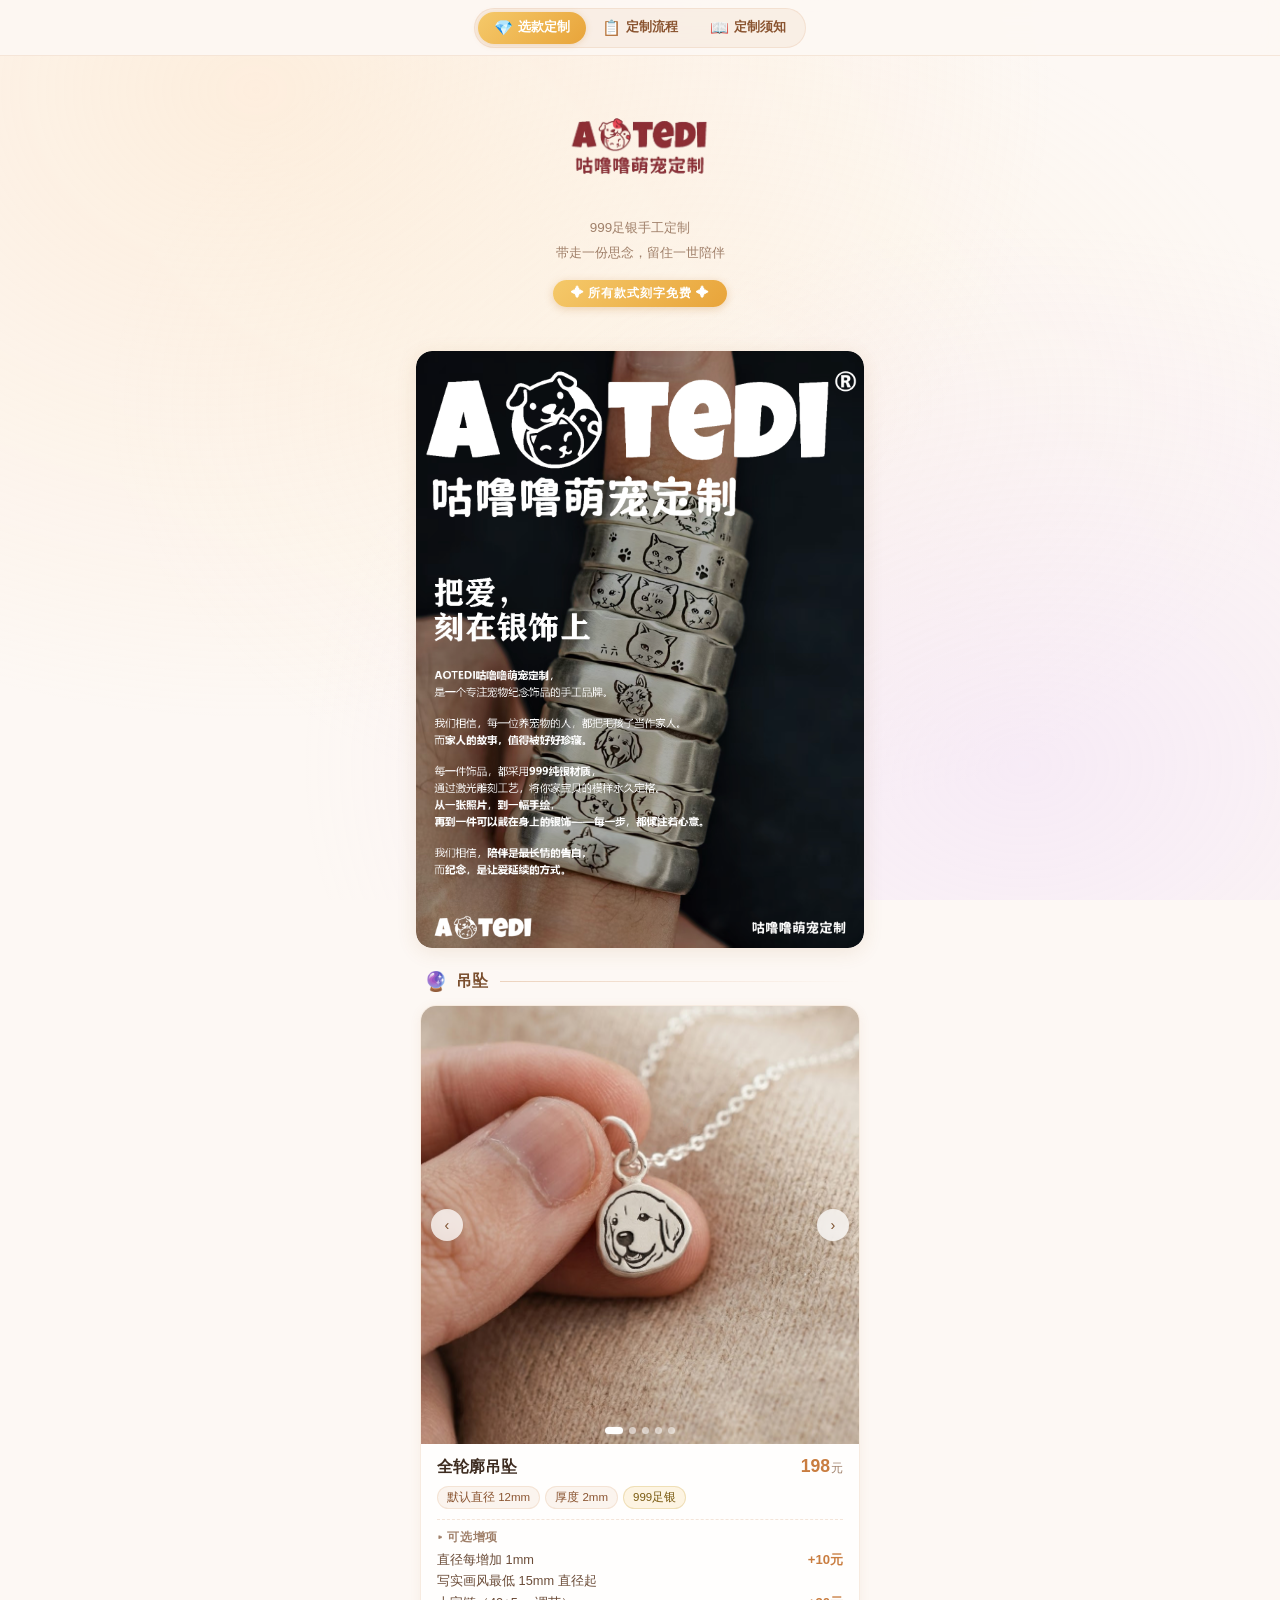
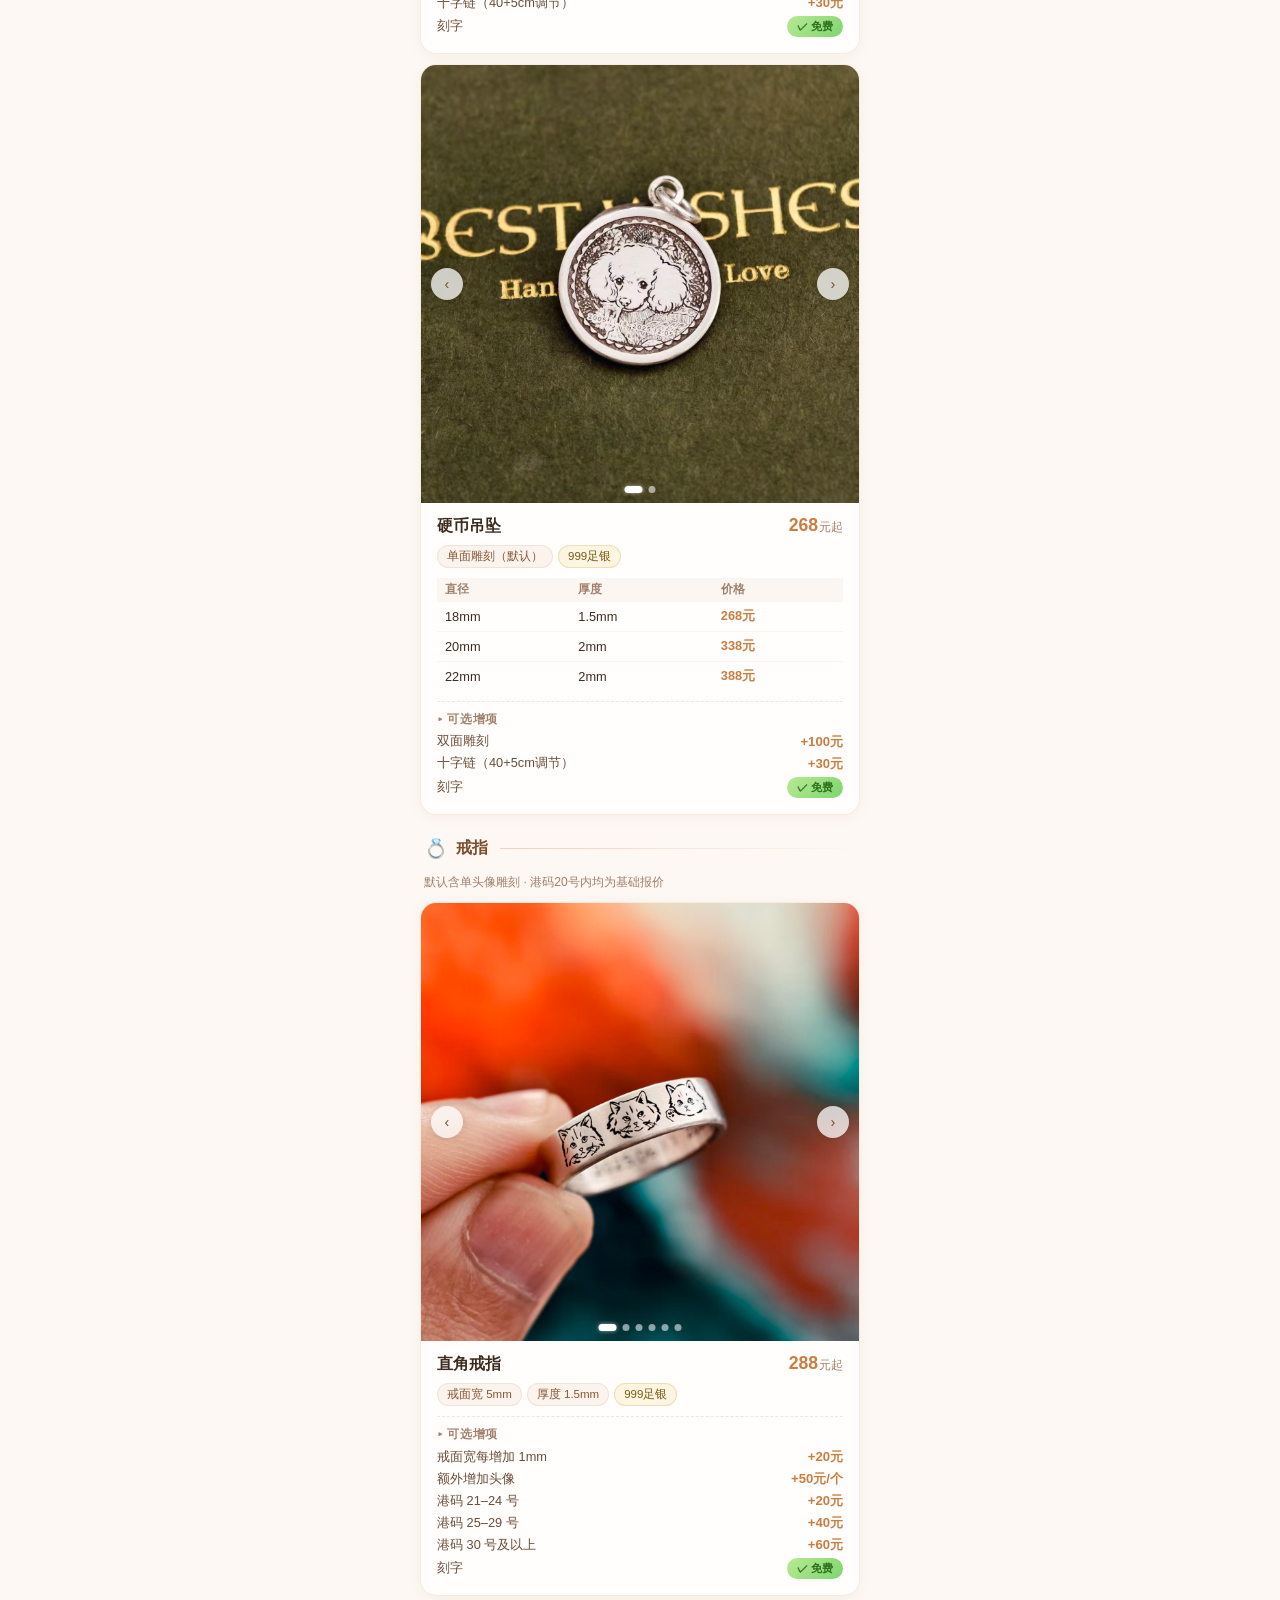
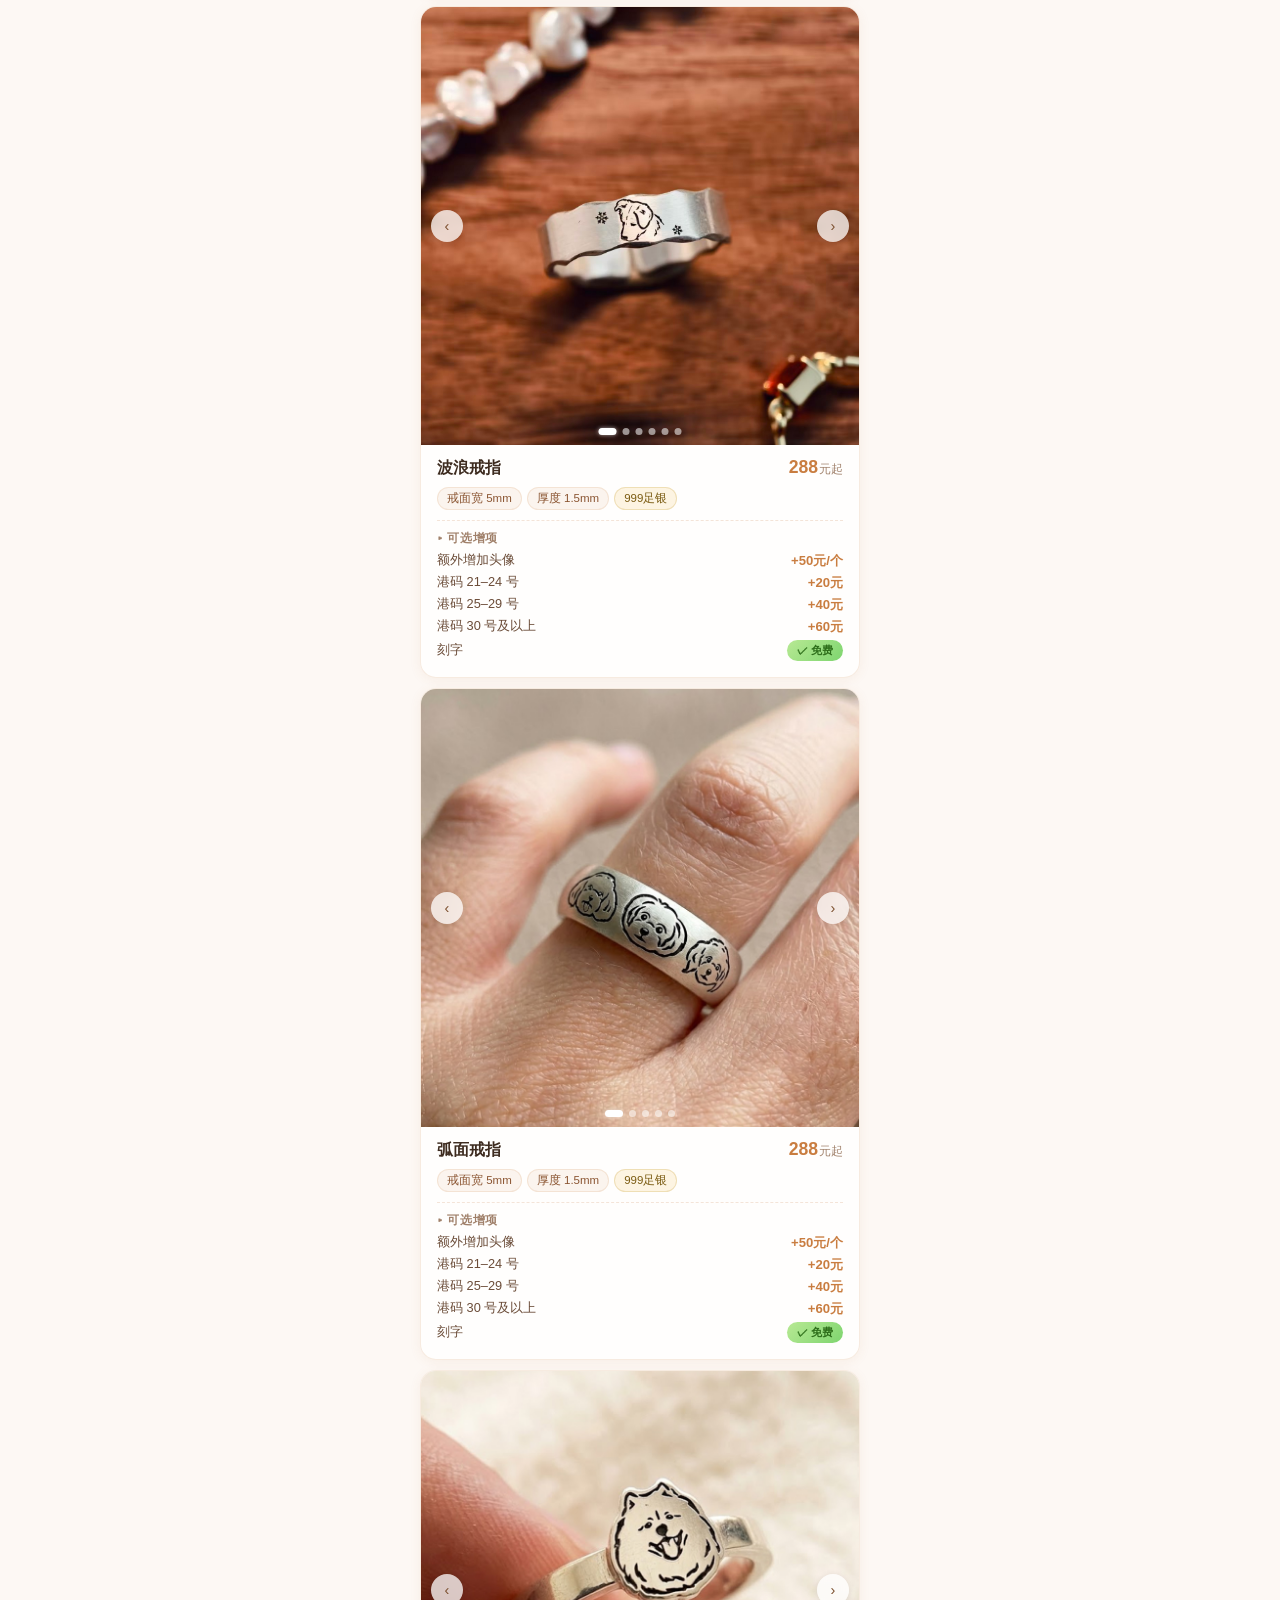
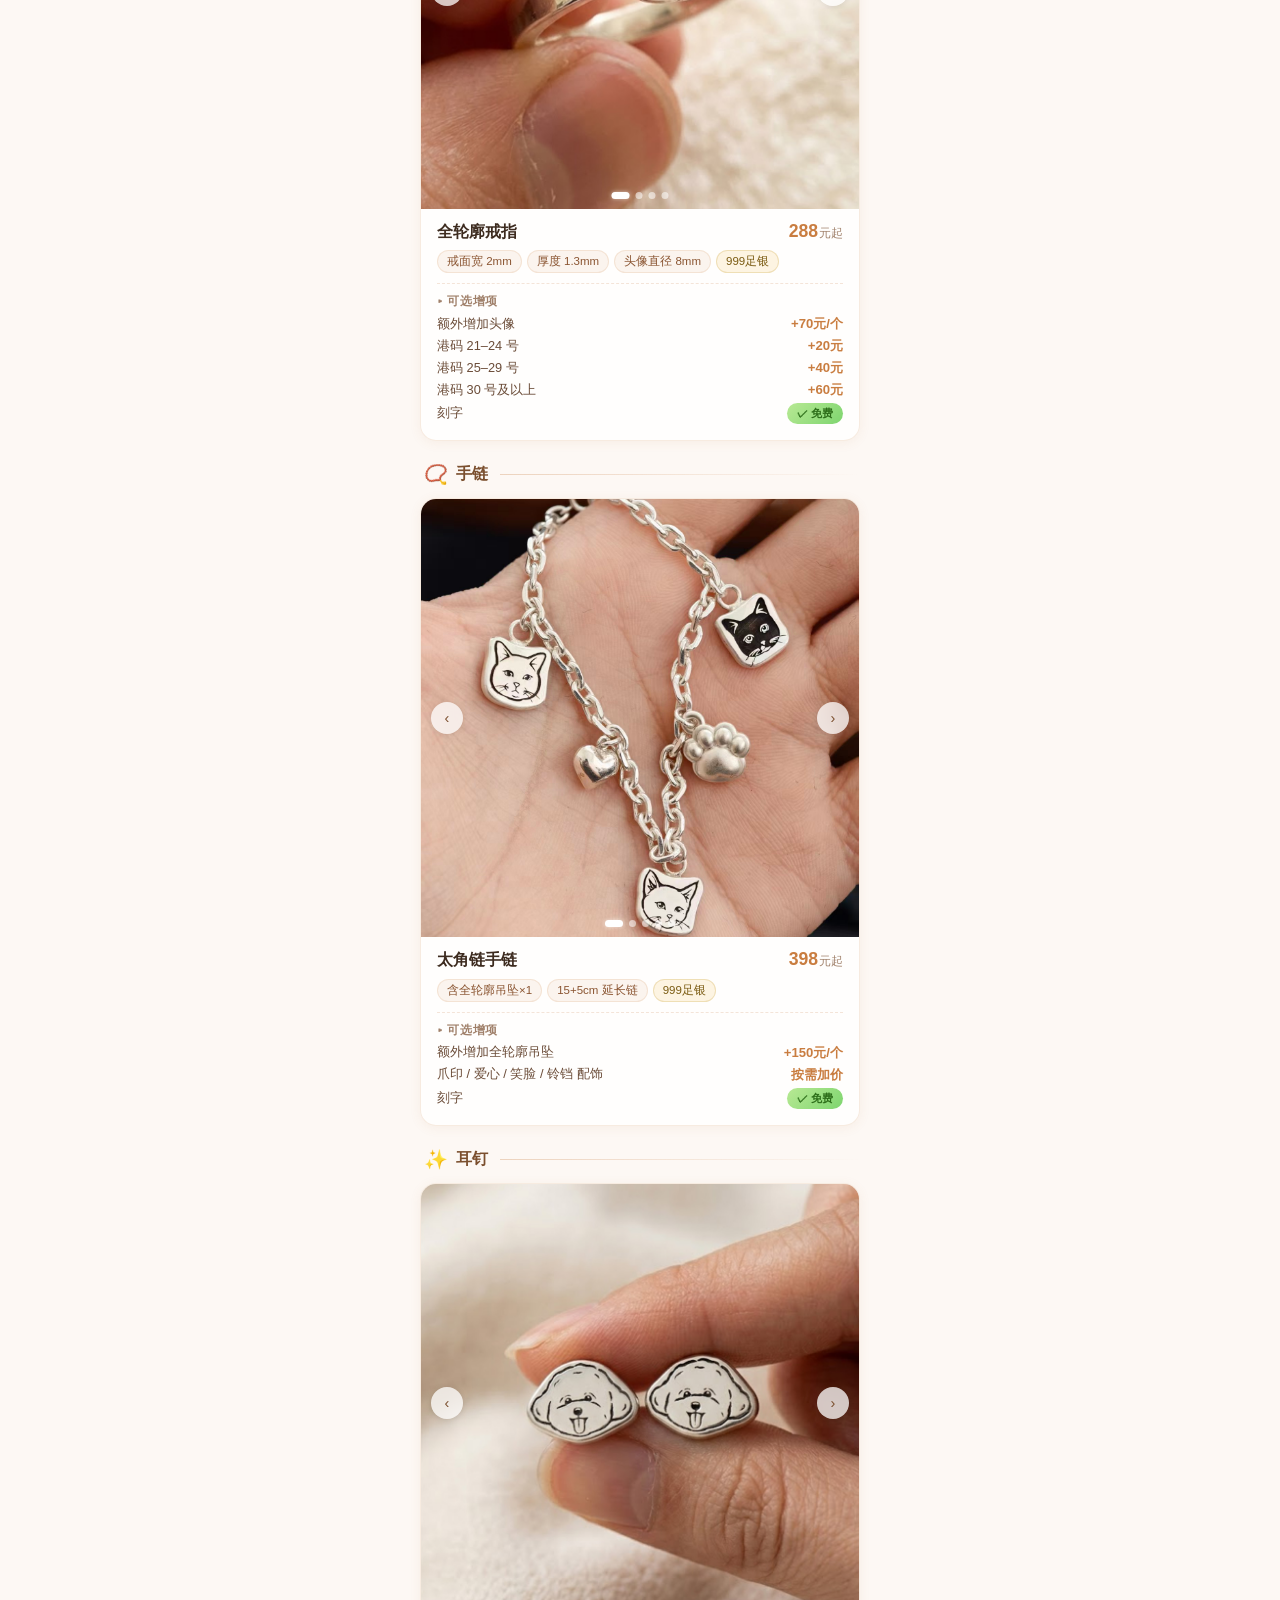
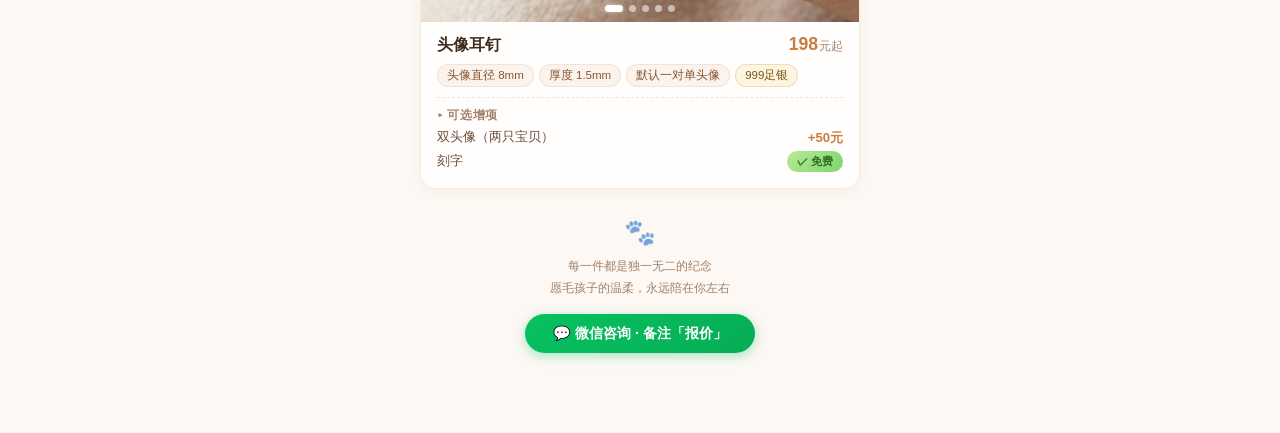
==== index.html @ 5ec13f55 "Add files via upload" ====
<!DOCTYPE html>
<html lang="zh-CN">
<head>
  <meta charset="UTF-8" />
  <meta name="viewport" content="width=device-width, initial-scale=1.0" />
  <title>选款定制 · 咕噜噜萌宠定制</title>
  <link rel="stylesheet" href="style.css" />
</head>
<body>

<!-- 顶部导航 -->
<nav class="top-nav">
  <div class="nav-inner">
    <a href="index.html" class="nav-item active">
      <span class="nav-icon">💎</span>选款定制
    </a>
    <a href="process.html" class="nav-item">
      <span class="nav-icon">📋</span>定制流程
    </a>
    <a href="guide.html" class="nav-item">
      <span class="nav-icon">📖</span>定制须知
    </a>
  </div>
</nav>

<div class="page">

  <!-- Hero -->
  <div class="hero">
    <img class="hero-logo" src="logo.png" alt="咕噜噜萌宠定制"
         onerror="this.style.display='none';document.querySelector('.hero-logo-fallback').style.display='block'"/>
    <div class="hero-logo-fallback" style="display:none;">🐾 AoTeDI 咕噜噜萌宠定制</div>
    <p class="hero-sub">999足银手工定制<br>带走一份思念，留住一世陪伴</p>
    <span class="hero-badge">✦ 所有款式刻字免费 ✦</span>
  </div>

  <!-- 品牌海报 -->
  <div class="poster-wrap">
    <img class="poster-img" src="images/aotedi海报.png" alt="AoTeDI品牌海报" />
  </div>

  <!-- ===== 吊坠 ===== -->
  <div class="section">
    <div class="section-title"><span class="icon">🔮</span>吊坠</div>
    <div class="cards">

      <div class="card">
        <div class="carousel" data-carousel>
          <div class="carousel-track">
            <div class="carousel-slide"><img src="images/全轮廓吊坠1.jpg" alt="全轮廓吊坠"></div>
            <div class="carousel-slide"><img src="images/全轮廓吊坠2.jpg" alt="全轮廓吊坠"></div>
            <div class="carousel-slide"><img src="images/全轮廓吊坠3.jpg" alt="全轮廓吊坠"></div>
            <div class="carousel-slide"><img src="images/全轮廓吊坠4.jpg" alt="全轮廓吊坠"></div>
            <div class="carousel-slide"><img src="images/全轮廓吊坠（写实画风）.jpg" alt="写实画风吊坠"></div>
          </div>
          <button class="carousel-arrow prev" aria-label="上一张">‹</button>
          <button class="carousel-arrow next" aria-label="下一张">›</button>
          <div class="carousel-dots"></div>
        </div>
        <div class="card-body">
          <div class="card-header">
            <div class="card-name">全轮廓吊坠</div>
            <div class="card-price">198<span class="unit">元</span></div>
          </div>
          <div class="card-specs">
            <span class="tag">默认直径 12mm</span>
            <span class="tag">厚度 2mm</span>
            <span class="tag gold">999足银</span>
          </div>
          <div class="card-addons">
            <div class="card-addons-title">▸ 可选增项</div>
            <div class="addon-list">
              <div class="addon-item"><span>直径每增加 1mm</span><span class="addon-price">+10元</span></div>
              <div class="addon-item"><span>写实画风最低 15mm 直径起</span><span class="addon-price"></span></div>
              <div class="addon-item"><span>十字链（40+5cm调节）</span><span class="addon-price">+30元</span></div>
              <div class="addon-item"><span>刻字</span><span class="addon-price"><span class="free-badge">✓ 免费</span></span></div>
            </div>
          </div>
        </div>
      </div>

      <div class="card">
        <div class="carousel" data-carousel>
          <div class="carousel-track">
            <div class="carousel-slide"><img src="images/硬币吊坠1.jpg" alt="硬币吊坠"></div>
            <div class="carousel-slide"><img src="images/硬币吊坠2.jpg" alt="硬币吊坠"></div>
          </div>
          <button class="carousel-arrow prev" aria-label="上一张">‹</button>
          <button class="carousel-arrow next" aria-label="下一张">›</button>
          <div class="carousel-dots"></div>
        </div>
        <div class="card-body">
          <div class="card-header">
            <div class="card-name">硬币吊坠</div>
            <div class="card-price">268<span class="unit">元起</span></div>
          </div>
          <div class="card-specs">
            <span class="tag">单面雕刻（默认）</span>
            <span class="tag gold">999足银</span>
          </div>
          <table class="size-table">
            <thead><tr><th>直径</th><th>厚度</th><th>价格</th></tr></thead>
            <tbody>
              <tr><td>18mm</td><td>1.5mm</td><td class="price-cell">268元</td></tr>
              <tr><td>20mm</td><td>2mm</td><td class="price-cell">338元</td></tr>
              <tr><td>22mm</td><td>2mm</td><td class="price-cell">388元</td></tr>
            </tbody>
          </table>
          <div class="card-addons">
            <div class="card-addons-title">▸ 可选增项</div>
            <div class="addon-list">
              <div class="addon-item"><span>双面雕刻</span><span class="addon-price">+100元</span></div>
              <div class="addon-item"><span>十字链（40+5cm调节）</span><span class="addon-price">+30元</span></div>
              <div class="addon-item"><span>刻字</span><span class="addon-price"><span class="free-badge">✓ 免费</span></span></div>
            </div>
          </div>
        </div>
      </div>

    </div>
  </div>

  <!-- ===== 戒指 ===== -->
  <div class="section">
    <div class="section-title"><span class="icon">💍</span>戒指</div>
    <div class="ring-hint">默认含单头像雕刻 · 港码20号内均为基础报价</div>
    <div class="cards">

      <div class="card">
        <div class="carousel" data-carousel>
          <div class="carousel-track">
            <div class="carousel-slide"><img src="images/直角戒指1.jpg" alt="直角戒指"></div>
            <div class="carousel-slide"><img src="images/直角戒指2.jpg" alt="直角戒指"></div>
            <div class="carousel-slide"><img src="images/直角戒指3.jpg" alt="直角戒指"></div>
            <div class="carousel-slide"><img src="images/直角戒指4.jpg" alt="直角戒指"></div>
            <div class="carousel-slide"><img src="images/直角戒指5.jpg" alt="直角戒指"></div>
            <div class="carousel-slide"><img src="images/直角戒指6.jpg" alt="直角戒指"></div>
          </div>
          <button class="carousel-arrow prev" aria-label="上一张">‹</button>
          <button class="carousel-arrow next" aria-label="下一张">›</button>
          <div class="carousel-dots"></div>
        </div>
        <div class="card-body">
          <div class="card-header">
            <div class="card-name">直角戒指</div>
            <div class="card-price">288<span class="unit">元起</span></div>
          </div>
          <div class="card-specs">
            <span class="tag">戒面宽 5mm</span>
            <span class="tag">厚度 1.5mm</span>
            <span class="tag gold">999足银</span>
          </div>
          <div class="card-addons">
            <div class="card-addons-title">▸ 可选增项</div>
            <div class="addon-list">
              <div class="addon-item"><span>戒面宽每增加 1mm</span><span class="addon-price">+20元</span></div>
              <div class="addon-item"><span>额外增加头像</span><span class="addon-price">+50元/个</span></div>
              <div class="addon-item"><span>港码 21–24 号</span><span class="addon-price">+20元</span></div>
              <div class="addon-item"><span>港码 25–29 号</span><span class="addon-price">+40元</span></div>
              <div class="addon-item"><span>港码 30 号及以上</span><span class="addon-price">+60元</span></div>
              <div class="addon-item"><span>刻字</span><span class="addon-price"><span class="free-badge">✓ 免费</span></span></div>
            </div>
          </div>
        </div>
      </div>

      <div class="card">
        <div class="carousel" data-carousel>
          <div class="carousel-track">
            <div class="carousel-slide"><img src="images/波浪戒指1.jpg" alt="波浪戒指"></div>
            <div class="carousel-slide"><img src="images/波浪戒指2.jpg" alt="波浪戒指"></div>
            <div class="carousel-slide"><img src="images/波浪戒指3.jpg" alt="波浪戒指"></div>
            <div class="carousel-slide"><img src="images/波浪戒指4.jpg" alt="波浪戒指"></div>
            <div class="carousel-slide"><img src="images/波浪戒指5.jpg" alt="波浪戒指"></div>
            <div class="carousel-slide"><img src="images/波浪戒指6.jpg" alt="波浪戒指"></div>
          </div>
          <button class="carousel-arrow prev" aria-label="上一张">‹</button>
          <button class="carousel-arrow next" aria-label="下一张">›</button>
          <div class="carousel-dots"></div>
        </div>
        <div class="card-body">
          <div class="card-header">
            <div class="card-name">波浪戒指</div>
            <div class="card-price">288<span class="unit">元起</span></div>
          </div>
          <div class="card-specs">
            <span class="tag">戒面宽 5mm</span>
            <span class="tag">厚度 1.5mm</span>
            <span class="tag gold">999足银</span>
          </div>
          <div class="card-addons">
            <div class="card-addons-title">▸ 可选增项</div>
            <div class="addon-list">
              <div class="addon-item"><span>额外增加头像</span><span class="addon-price">+50元/个</span></div>
              <div class="addon-item"><span>港码 21–24 号</span><span class="addon-price">+20元</span></div>
              <div class="addon-item"><span>港码 25–29 号</span><span class="addon-price">+40元</span></div>
              <div class="addon-item"><span>港码 30 号及以上</span><span class="addon-price">+60元</span></div>
              <div class="addon-item"><span>刻字</span><span class="addon-price"><span class="free-badge">✓ 免费</span></span></div>
            </div>
          </div>
        </div>
      </div>

      <div class="card">
        <div class="carousel" data-carousel>
          <div class="carousel-track">
            <div class="carousel-slide"><img src="images/弧面戒指1.jpg" alt="弧面戒指"></div>
            <div class="carousel-slide"><img src="images/弧面戒指2.jpg" alt="弧面戒指"></div>
            <div class="carousel-slide"><img src="images/弧面戒指3.jpg" alt="弧面戒指"></div>
            <div class="carousel-slide"><img src="images/弧面戒指4.jpg" alt="弧面戒指"></div>
            <div class="carousel-slide"><img src="images/弧面戒指5.jpg" alt="弧面戒指"></div>
          </div>
          <button class="carousel-arrow prev" aria-label="上一张">‹</button>
          <button class="carousel-arrow next" aria-label="下一张">›</button>
          <div class="carousel-dots"></div>
        </div>
        <div class="card-body">
          <div class="card-header">
            <div class="card-name">弧面戒指</div>
            <div class="card-price">288<span class="unit">元起</span></div>
          </div>
          <div class="card-specs">
            <span class="tag">戒面宽 5mm</span>
            <span class="tag">厚度 1.5mm</span>
            <span class="tag gold">999足银</span>
          </div>
          <div class="card-addons">
            <div class="card-addons-title">▸ 可选增项</div>
            <div class="addon-list">
              <div class="addon-item"><span>额外增加头像</span><span class="addon-price">+50元/个</span></div>
              <div class="addon-item"><span>港码 21–24 号</span><span class="addon-price">+20元</span></div>
              <div class="addon-item"><span>港码 25–29 号</span><span class="addon-price">+40元</span></div>
              <div class="addon-item"><span>港码 30 号及以上</span><span class="addon-price">+60元</span></div>
              <div class="addon-item"><span>刻字</span><span class="addon-price"><span class="free-badge">✓ 免费</span></span></div>
            </div>
          </div>
        </div>
      </div>

      <div class="card">
        <div class="carousel" data-carousel>
          <div class="carousel-track">
            <div class="carousel-slide"><img src="images/全轮廓戒指1.jpg" alt="全轮廓戒指"></div>
            <div class="carousel-slide"><img src="images/全轮廓戒指2.jpg" alt="全轮廓戒指"></div>
            <div class="carousel-slide"><img src="images/全轮廓戒指3.jpg" alt="全轮廓戒指"></div>
            <div class="carousel-slide"><img src="images/全轮廓戒指4.jpg" alt="全轮廓戒指"></div>
          </div>
          <button class="carousel-arrow prev" aria-label="上一张">‹</button>
          <button class="carousel-arrow next" aria-label="下一张">›</button>
          <div class="carousel-dots"></div>
        </div>
        <div class="card-body">
          <div class="card-header">
            <div class="card-name">全轮廓戒指</div>
            <div class="card-price">288<span class="unit">元起</span></div>
          </div>
          <div class="card-specs">
            <span class="tag">戒面宽 2mm</span>
            <span class="tag">厚度 1.3mm</span>
            <span class="tag">头像直径 8mm</span>
            <span class="tag gold">999足银</span>
          </div>
          <div class="card-addons">
            <div class="card-addons-title">▸ 可选增项</div>
            <div class="addon-list">
              <div class="addon-item"><span>额外增加头像</span><span class="addon-price">+70元/个</span></div>
              <div class="addon-item"><span>港码 21–24 号</span><span class="addon-price">+20元</span></div>
              <div class="addon-item"><span>港码 25–29 号</span><span class="addon-price">+40元</span></div>
              <div class="addon-item"><span>港码 30 号及以上</span><span class="addon-price">+60元</span></div>
              <div class="addon-item"><span>刻字</span><span class="addon-price"><span class="free-badge">✓ 免费</span></span></div>
            </div>
          </div>
        </div>
      </div>

    </div>
  </div>

  <!-- ===== 手链 ===== -->
  <div class="section">
    <div class="section-title"><span class="icon">📿</span>手链</div>
    <div class="cards">
      <div class="card">
        <div class="carousel" data-carousel>
          <div class="carousel-track">
            <div class="carousel-slide"><img src="images/太角手链1.jpg" alt="太角手链"></div>
            <div class="carousel-slide"><img src="images/太角手链2.jpg" alt="太角手链"></div>
            <div class="carousel-slide"><img src="images/太角手链3.jpg" alt="太角手链"></div>
            <div class="carousel-slide"><img src="images/太角手链4.jpg" alt="太角手链"></div>
            <div class="carousel-slide"><img src="images/太角手链5.jpg" alt="太角手链"></div>
          </div>
          <button class="carousel-arrow prev" aria-label="上一张">‹</button>
          <button class="carousel-arrow next" aria-label="下一张">›</button>
          <div class="carousel-dots"></div>
        </div>
        <div class="card-body">
          <div class="card-header">
            <div class="card-name">太角链手链</div>
            <div class="card-price">398<span class="unit">元起</span></div>
          </div>
          <div class="card-specs">
            <span class="tag">含全轮廓吊坠×1</span>
            <span class="tag">15+5cm 延长链</span>
            <span class="tag gold">999足银</span>
          </div>
          <div class="card-addons">
            <div class="card-addons-title">▸ 可选增项</div>
            <div class="addon-list">
              <div class="addon-item"><span>额外增加全轮廓吊坠</span><span class="addon-price">+150元/个</span></div>
              <div class="addon-item"><span>爪印 / 爱心 / 笑脸 / 铃铛 配饰</span><span class="addon-price">按需加价</span></div>
              <div class="addon-item"><span>刻字</span><span class="addon-price"><span class="free-badge">✓ 免费</span></span></div>
            </div>
          </div>
        </div>
      </div>
    </div>
  </div>

  <!-- ===== 耳钉 ===== -->
  <div class="section">
    <div class="section-title"><span class="icon">✨</span>耳钉</div>
    <div class="cards">
      <div class="card">
        <div class="carousel" data-carousel>
          <div class="carousel-track">
            <div class="carousel-slide"><img src="images/耳钉1.jpg" alt="耳钉"></div>
            <div class="carousel-slide"><img src="images/耳钉2.jpg" alt="耳钉"></div>
            <div class="carousel-slide"><img src="images/耳钉3.jpg" alt="耳钉"></div>
            <div class="carousel-slide"><img src="images/耳钉4.jpg" alt="耳钉"></div>
            <div class="carousel-slide"><img src="images/耳钉5.jpg" alt="耳钉"></div>
          </div>
          <button class="carousel-arrow prev" aria-label="上一张">‹</button>
          <button class="carousel-arrow next" aria-label="下一张">›</button>
          <div class="carousel-dots"></div>
        </div>
        <div class="card-body">
          <div class="card-header">
            <div class="card-name">头像耳钉</div>
            <div class="card-price">198<span class="unit">元起</span></div>
          </div>
          <div class="card-specs">
            <span class="tag">头像直径 8mm</span>
            <span class="tag">厚度 1.5mm</span>
            <span class="tag">默认一对单头像</span>
            <span class="tag gold">999足银</span>
          </div>
          <div class="card-addons">
            <div class="card-addons-title">▸ 可选增项</div>
            <div class="addon-list">
              <div class="addon-item"><span>双头像（两只宝贝）</span><span class="addon-price">+50元</span></div>
              <div class="addon-item"><span>刻字</span><span class="addon-price"><span class="free-badge">✓ 免费</span></span></div>
            </div>
          </div>
        </div>
      </div>
    </div>
  </div>

  <!-- 底部 -->
  <div class="footer">
    <span class="footer-paw">🐾</span>
    <p>每一件都是独一无二的纪念<br>愿毛孩子的温柔，永远陪在你左右</p>
    <button class="contact-btn" id="openQR">💬 微信咨询 · 备注「报价」</button>
  </div>

</div>

<!-- 轮播脚本 -->
<script>
(function() {
  document.querySelectorAll('[data-carousel]').forEach(function(el) {
    var track = el.querySelector('.carousel-track');
    var slides = el.querySelectorAll('.carousel-slide');
    var dotsBox = el.querySelector('.carousel-dots');
    var prevBtn = el.querySelector('.carousel-arrow.prev');
    var nextBtn = el.querySelector('.carousel-arrow.next');
    var total = slides.length;
    var current = 0;

    // 只有一张时标记并跳过
    if (total <= 1) { el.classList.add('single'); return; }

    // 生成圆点
    for (var i = 0; i < total; i++) {
      var dot = document.createElement('button');
      dot.className = 'carousel-dot' + (i === 0 ? ' active' : '');
      dot.setAttribute('aria-label', '第' + (i+1) + '张');
      dot.dataset.index = i;
      dotsBox.appendChild(dot);
    }
    var dots = dotsBox.querySelectorAll('.carousel-dot');

    function goTo(idx) {
      if (idx < 0) idx = total - 1;
      if (idx >= total) idx = 0;
      current = idx;
      track.style.transform = 'translateX(-' + (current * 100) + '%)';
      dots.forEach(function(d, i) { d.classList.toggle('active', i === current); });
    }

    prevBtn.addEventListener('click', function() { goTo(current - 1); });
    nextBtn.addEventListener('click', function() { goTo(current + 1); });
    dotsBox.addEventListener('click', function(e) {
      if (e.target.classList.contains('carousel-dot')) goTo(+e.target.dataset.index);
    });

    // 触摸滑动
    var startX = 0, isDragging = false;
    el.addEventListener('touchstart', function(e) {
      startX = e.touches[0].clientX;
      isDragging = true;
    }, { passive: true });
    el.addEventListener('touchend', function(e) {
      if (!isDragging) return;
      isDragging = false;
      var diff = startX - e.changedTouches[0].clientX;
      if (Math.abs(diff) > 40) {
        goTo(diff > 0 ? current + 1 : current - 1);
      }
    }, { passive: true });
  });
})();
</script>

<!-- 微信二维码弹窗 -->
<div class="qr-overlay" id="qrOverlay">
  <div class="qr-modal">
    <img class="qr-img" src="images/aotedi微信二维码.png" alt="AoTeDI微信二维码" />
    <p class="qr-tip">长按识别 · 备注「报价」</p>
    <button class="qr-close" id="closeQR">关闭</button>
  </div>
</div>

<script>
(function() {
  var overlay = document.getElementById('qrOverlay');
  var openBtn = document.getElementById('openQR');
  var closeBtn = document.getElementById('closeQR');
  openBtn.addEventListener('click', function() { overlay.classList.add('show'); });
  closeBtn.addEventListener('click', function() { overlay.classList.remove('show'); });
  overlay.addEventListener('click', function(e) { if (e.target === overlay) overlay.classList.remove('show'); });
})();
</script>

</body>
</html>
---- style.css ----
/* ========================================
   AoTeDI 咕噜噜萌宠定制 · 共享样式
   ======================================== */

/* ===== 基础重置 ===== */
*, *::before, *::after { box-sizing: border-box; margin: 0; padding: 0; }
html { font-size: 16px; }
body {
  font-family: "PingFang SC", "Hiragino Sans GB", "Microsoft YaHei", sans-serif;
  background: #fdf8f4;
  color: #3d2b1f;
  min-height: 100vh;
  padding-top: 56px; /* 给顶部导航留空间 */
}

/* ===== 背景装饰 ===== */
body::before {
  content: '';
  position: fixed;
  inset: 0;
  background:
    radial-gradient(ellipse at 20% 10%, rgba(255,220,180,0.35) 0%, transparent 55%),
    radial-gradient(ellipse at 80% 85%, rgba(230,200,255,0.25) 0%, transparent 50%),
    radial-gradient(ellipse at 55% 45%, rgba(255,240,210,0.2) 0%, transparent 60%);
  pointer-events: none;
  z-index: 0;
}

/* ===== 顶部导航栏 ===== */
.top-nav {
  position: fixed;
  top: 0;
  left: 0;
  right: 0;
  z-index: 100;
  background: rgba(253,248,244,0.92);
  backdrop-filter: blur(12px);
  -webkit-backdrop-filter: blur(12px);
  border-bottom: 1px solid rgba(201,125,64,0.15);
  display: flex;
  align-items: center;
  justify-content: center;
  height: 56px;
  padding: 0 12px;
}
.nav-inner {
  display: flex;
  align-items: center;
  gap: 0;
  background: rgba(201,125,64,0.08);
  border-radius: 24px;
  padding: 3px;
  border: 1px solid rgba(201,125,64,0.12);
}
.nav-item {
  display: flex;
  align-items: center;
  gap: 5px;
  padding: 7px 16px;
  border-radius: 20px;
  font-size: 0.8rem;
  font-weight: 600;
  color: #8a5430;
  text-decoration: none;
  transition: all 0.25s ease;
  white-space: nowrap;
}
.nav-item:hover { color: #7b4f2e; background: rgba(201,125,64,0.06); }
.nav-item.active {
  background: linear-gradient(135deg, #f5c96a, #e8a43a);
  color: #fff;
  box-shadow: 0 1px 6px rgba(200,130,50,0.25);
}
.nav-item .nav-icon { font-size: 0.95rem; }

/* ===== 页面容器 ===== */
.page {
  position: relative;
  z-index: 1;
  max-width: 480px;
  margin: 0 auto;
  padding: 0 0 60px;
}

/* ===== Hero 顶部 ===== */
.hero {
  text-align: center;
  padding: 28px 24px 20px;
}
.hero-logo {
  display: block;
  margin: 0 auto 14px;
  width: 180px;
  height: auto;
  mix-blend-mode: multiply;
}
.hero-logo-fallback {
  font-size: 1.3rem;
  font-weight: 800;
  color: #a0303a;
  letter-spacing: 0.05em;
  margin-bottom: 14px;
}
.hero-sub {
  font-size: 0.84rem;
  color: #a0806a;
  line-height: 1.9;
}
.hero-badge {
  display: inline-block;
  margin-top: 14px;
  background: linear-gradient(135deg, #f5c96a, #e8a43a);
  color: #fff;
  font-size: 0.78rem;
  font-weight: 600;
  padding: 5px 18px;
  border-radius: 20px;
  letter-spacing: 0.08em;
  box-shadow: 0 2px 8px rgba(200,130,50,0.3);
}

/* ===== 品牌海报 ===== */
.poster-wrap {
  margin: 20px 16px 0;
  border-radius: 16px;
  overflow: hidden;
  box-shadow: 0 4px 20px rgba(160,100,40,0.12);
}
.poster-img {
  width: 100%;
  display: block;
  border-radius: 16px;
}

/* ===== 分类标题 ===== */
.section { margin: 22px 16px 0; }
.section-title {
  display: flex;
  align-items: center;
  gap: 8px;
  font-size: 1rem;
  font-weight: 700;
  color: #7b4f2e;
  margin-bottom: 12px;
  padding-left: 4px;
}
.section-title .icon { font-size: 1.2rem; }
.section-title::after {
  content: '';
  flex: 1;
  height: 1px;
  background: linear-gradient(to right, rgba(201,125,64,0.3), transparent);
  margin-left: 4px;
}

/* ===== 产品卡片 ===== */
.cards { display: flex; flex-direction: column; gap: 10px; }
.card {
  background: rgba(255,255,255,0.8);
  border: 1px solid rgba(201,125,64,0.15);
  border-radius: 16px;
  overflow: hidden;
  backdrop-filter: blur(6px);
  box-shadow: 0 2px 12px rgba(180,120,60,0.08);
}

/* ===== 商品图片轮播 ===== */
.carousel {
  position: relative;
  width: 100%;
  aspect-ratio: 1 / 1;
  overflow: hidden;
  background: #f3ece4;
}
.carousel-track {
  display: flex;
  height: 100%;
  transition: transform 0.35s cubic-bezier(0.25, 0.8, 0.25, 1);
  will-change: transform;
}
.carousel-slide {
  flex-shrink: 0;
  width: 100%;
  height: 100%;
}
.carousel-slide img {
  width: 100%;
  height: 100%;
  object-fit: cover;
  display: block;
}

/* 左右箭头 */
.carousel-arrow {
  position: absolute;
  top: 50%;
  transform: translateY(-50%);
  width: 32px;
  height: 32px;
  border-radius: 50%;
  background: rgba(255,255,255,0.75);
  backdrop-filter: blur(4px);
  -webkit-backdrop-filter: blur(4px);
  border: none;
  cursor: pointer;
  display: flex;
  align-items: center;
  justify-content: center;
  z-index: 3;
  box-shadow: 0 1px 6px rgba(0,0,0,0.1);
  transition: all 0.2s ease;
  color: #7b4f2e;
  font-size: 0.9rem;
}
.carousel-arrow:hover { background: rgba(255,255,255,0.95); transform: translateY(-50%) scale(1.08); }
.carousel-arrow:active { transform: translateY(-50%) scale(0.95); }
.carousel-arrow.prev { left: 10px; }
.carousel-arrow.next { right: 10px; }
/* 只有一张图时隐藏箭头 */
.carousel.single .carousel-arrow { display: none; }

/* 底部圆点指示器 */
.carousel-dots {
  position: absolute;
  bottom: 10px;
  left: 50%;
  transform: translateX(-50%);
  display: flex;
  gap: 6px;
  z-index: 3;
}
.carousel-dot {
  width: 7px;
  height: 7px;
  border-radius: 50%;
  background: rgba(255,255,255,0.55);
  border: none;
  cursor: pointer;
  padding: 0;
  transition: all 0.3s ease;
}
.carousel-dot.active {
  background: #fff;
  width: 18px;
  border-radius: 4px;
  box-shadow: 0 0 4px rgba(255,255,255,0.6);
}
.carousel.single .carousel-dots { display: none; }

/* 占位符样式（手链暂无图片） */
.carousel-placeholder {
  width: 100%;
  height: 100%;
  display: flex;
  flex-direction: column;
  align-items: center;
  justify-content: center;
  gap: 6px;
  color: #c0a080;
  font-size: 0.75rem;
}
.carousel-placeholder::before {
  content: '🖼';
  font-size: 2rem;
  opacity: 0.4;
}
.card-img-wrap.placeholder {
  display: flex;
  flex-direction: column;
  align-items: center;
  justify-content: center;
  gap: 4px;
}
.card-img-wrap.placeholder::after {
  content: attr(data-label);
  font-size: 0.62rem;
  color: #c0a080;
  text-align: center;
  padding: 0 4px;
  line-height: 1.4;
}
.card-img-wrap.placeholder::before {
  content: '🖼';
  font-size: 1.4rem;
  opacity: 0.5;
}

.card-body { padding: 12px 16px 16px; }
.card-header {
  display: flex;
  align-items: flex-start;
  justify-content: space-between;
  gap: 8px;
}
.card-name { font-size: 0.97rem; font-weight: 700; color: #3d2b1f; line-height: 1.4; }
.card-price { flex-shrink: 0; font-size: 1.1rem; font-weight: 800; color: #c97d40; }
.card-price .unit { font-size: 0.75rem; font-weight: 500; color: #a0806a; margin-left: 1px; }

.card-specs { margin-top: 8px; display: flex; flex-wrap: wrap; gap: 5px; }
.tag {
  display: inline-block;
  background: rgba(201,125,64,0.08);
  color: #8a5430;
  font-size: 0.72rem;
  padding: 3px 9px;
  border-radius: 20px;
  border: 1px solid rgba(201,125,64,0.15);
}
.tag.gold {
  background: rgba(245,201,106,0.18);
  border-color: rgba(200,160,50,0.25);
  color: #7a5a10;
}

.card-addons {
  margin-top: 10px;
  border-top: 1px dashed rgba(201,125,64,0.2);
  padding-top: 10px;
}
.card-addons-title {
  font-size: 0.72rem;
  color: #a0806a;
  margin-bottom: 6px;
  font-weight: 600;
  letter-spacing: 0.05em;
}
.addon-list { display: flex; flex-direction: column; gap: 4px; }
.addon-item {
  display: flex;
  justify-content: space-between;
  align-items: center;
  font-size: 0.8rem;
  color: #6b4c38;
}
.addon-item .addon-price { color: #c97d40; font-weight: 600; font-size: 0.82rem; }

.free-badge {
  display: inline-flex;
  align-items: center;
  gap: 4px;
  background: linear-gradient(135deg, #b8e994, #7ed56f);
  color: #2d6e1a;
  font-size: 0.7rem;
  font-weight: 700;
  padding: 3px 10px;
  border-radius: 20px;
}

.size-table { margin-top: 10px; width: 100%; border-collapse: collapse; }
.size-table th {
  font-size: 0.72rem;
  color: #a0806a;
  font-weight: 600;
  padding: 4px 8px;
  text-align: left;
  background: rgba(201,125,64,0.06);
}
.size-table td {
  font-size: 0.8rem;
  color: #3d2b1f;
  padding: 6px 8px;
  border-top: 1px solid rgba(201,125,64,0.08);
}
.size-table td.price-cell { color: #c97d40; font-weight: 700; }

.ring-hint {
  font-size: 0.76rem;
  color: #a0806a;
  margin-bottom: 10px;
  padding-left: 4px;
  line-height: 1.7;
}

/* ===== 通用内容卡片（流程/须知用） ===== */
.content-card {
  background: rgba(255,255,255,0.75);
  border: 1px solid rgba(201,125,64,0.12);
  border-radius: 16px;
  padding: 18px;
  backdrop-filter: blur(6px);
  box-shadow: 0 2px 12px rgba(180,120,60,0.06);
}
.content-card + .content-card { margin-top: 10px; }
.content-card-title {
  font-size: 0.92rem;
  font-weight: 700;
  color: #7b4f2e;
  margin-bottom: 10px;
  display: flex;
  align-items: center;
  gap: 6px;
}
.content-card p,
.content-card li {
  font-size: 0.82rem;
  color: #6b4c38;
  line-height: 1.9;
}
.content-card ul { list-style: none; padding: 0; }
.content-card ul li { padding-left: 14px; position: relative; }
.content-card ul li::before {
  content: '·';
  position: absolute;
  left: 4px;
  color: #c97d40;
  font-weight: 700;
}

/* ===== 流程步骤 ===== */
.step-list { display: flex; flex-direction: column; gap: 0; }
.step-item {
  display: flex;
  gap: 14px;
  position: relative;
  padding-bottom: 20px;
}
.step-item:last-child { padding-bottom: 0; }
.step-item:last-child .step-line { display: none; }
.step-num {
  flex-shrink: 0;
  width: 36px;
  height: 36px;
  border-radius: 50%;
  background: linear-gradient(135deg, #f5c96a, #e8a43a);
  color: #fff;
  font-size: 0.82rem;
  font-weight: 800;
  display: flex;
  align-items: center;
  justify-content: center;
  position: relative;
  z-index: 1;
  box-shadow: 0 2px 6px rgba(200,130,50,0.25);
}
.step-line {
  position: absolute;
  left: 17px;
  top: 36px;
  bottom: 0;
  width: 2px;
  background: linear-gradient(to bottom, rgba(201,125,64,0.25), rgba(201,125,64,0.05));
}
.step-content { flex: 1; padding-top: 4px; }
.step-title {
  font-size: 0.9rem;
  font-weight: 700;
  color: #3d2b1f;
  margin-bottom: 4px;
}
.step-desc {
  font-size: 0.8rem;
  color: #8a5430;
  line-height: 1.7;
}

/* ===== 须知章节标题 ===== */
.guide-section {
  margin: 20px 16px 0;
}
.guide-section-title {
  font-size: 0.95rem;
  font-weight: 700;
  color: #7b4f2e;
  margin-bottom: 10px;
  padding-left: 4px;
  display: flex;
  align-items: center;
  gap: 6px;
}

/* ===== 警示框 ===== */
.warn-box {
  background: rgba(255,235,230,0.7);
  border: 1px solid rgba(200,100,60,0.2);
  border-radius: 12px;
  padding: 12px 14px;
  margin-top: 10px;
}
.warn-box p {
  font-size: 0.8rem;
  color: #8a4a30;
  line-height: 1.7;
}

/* ===== 纯银小贴士 ===== */
.tip-card {
  background: linear-gradient(135deg, rgba(255,248,240,0.9), rgba(255,243,230,0.9));
  border: 1px solid rgba(201,125,64,0.2);
  border-radius: 14px;
  padding: 16px;
  margin-top: 10px;
}
.tip-card .tip-title {
  font-size: 0.88rem;
  font-weight: 700;
  color: #7b4f2e;
  margin-bottom: 8px;
}

/* ===== 页面标题区 ===== */
.page-hero {
  text-align: center;
  padding: 28px 24px 18px;
}
.page-hero-title {
  font-size: 1.35rem;
  font-weight: 800;
  color: #7b4f2e;
  margin-bottom: 6px;
}
.page-hero-desc {
  font-size: 0.82rem;
  color: #a0806a;
  line-height: 1.7;
}

/* ===== 底部 ===== */
.footer {
  margin: 28px 16px 0;
  text-align: center;
}
.footer-paw {
  font-size: 1.6rem;
  display: block;
  margin-bottom: 8px;
  opacity: 0.6;
}
.footer p { font-size: 0.78rem; color: #a0806a; line-height: 1.8; }
.footer .contact-btn {
  margin-top: 14px;
  display: inline-flex;
  align-items: center;
  justify-content: center;
  gap: 6px;
  padding: 10px 28px;
  border: none;
  border-radius: 24px;
  background: linear-gradient(135deg, #07c160, #06ad56);
  color: #fff;
  font-size: 0.88rem;
  font-weight: 600;
  cursor: pointer;
  box-shadow: 0 3px 12px rgba(7,193,96,0.35);
  transition: all 0.2s ease;
  font-family: inherit;
}
.footer .contact-btn:hover { transform: translateY(-1px); box-shadow: 0 5px 16px rgba(7,193,96,0.45); }
.footer .contact-btn:active { transform: translateY(0); box-shadow: 0 2px 8px rgba(7,193,96,0.3); }

/* ===== 微信二维码弹窗 ===== */
.qr-overlay {
  position: fixed;
  inset: 0;
  background: rgba(0,0,0,0.55);
  backdrop-filter: blur(4px);
  -webkit-backdrop-filter: blur(4px);
  z-index: 100;
  display: flex;
  align-items: center;
  justify-content: center;
  opacity: 0;
  visibility: hidden;
  transition: all 0.3s ease;
}
.qr-overlay.show { opacity: 1; visibility: visible; }
.qr-modal {
  background: #fff;
  border-radius: 20px;
  padding: 28px 28px 20px;
  text-align: center;
  box-shadow: 0 12px 40px rgba(0,0,0,0.25);
  transform: scale(0.9);
  transition: transform 0.3s cubic-bezier(0.34, 1.56, 0.64, 1);
  max-width: 300px;
  width: 85%;
}
.qr-overlay.show .qr-modal { transform: scale(1); }
.qr-img {
  width: 220px;
  height: 220px;
  object-fit: contain;
  border-radius: 12px;
  border: 1px solid #eee;
}
.qr-tip {
  margin: 14px 0 16px;
  font-size: 0.82rem;
  color: #888;
}
.qr-close {
  padding: 8px 36px;
  border: none;
  border-radius: 20px;
  background: #f0f0f0;
  color: #555;
  font-size: 0.82rem;
  cursor: pointer;
  transition: background 0.2s;
  font-family: inherit;
}
.qr-close:hover { background: #e4e4e4; }

/* ===== 响应式 ===== */
@media (min-width: 520px) {
  body { padding-top: 56px; }
  .page { padding: 0 0 80px; }
  .hero { padding: 32px 32px 24px; }
  .section, .guide-section { margin-left: 20px; margin-right: 20px; }
  .notice, .footer { margin-left: 20px; margin-right: 20px; }
}
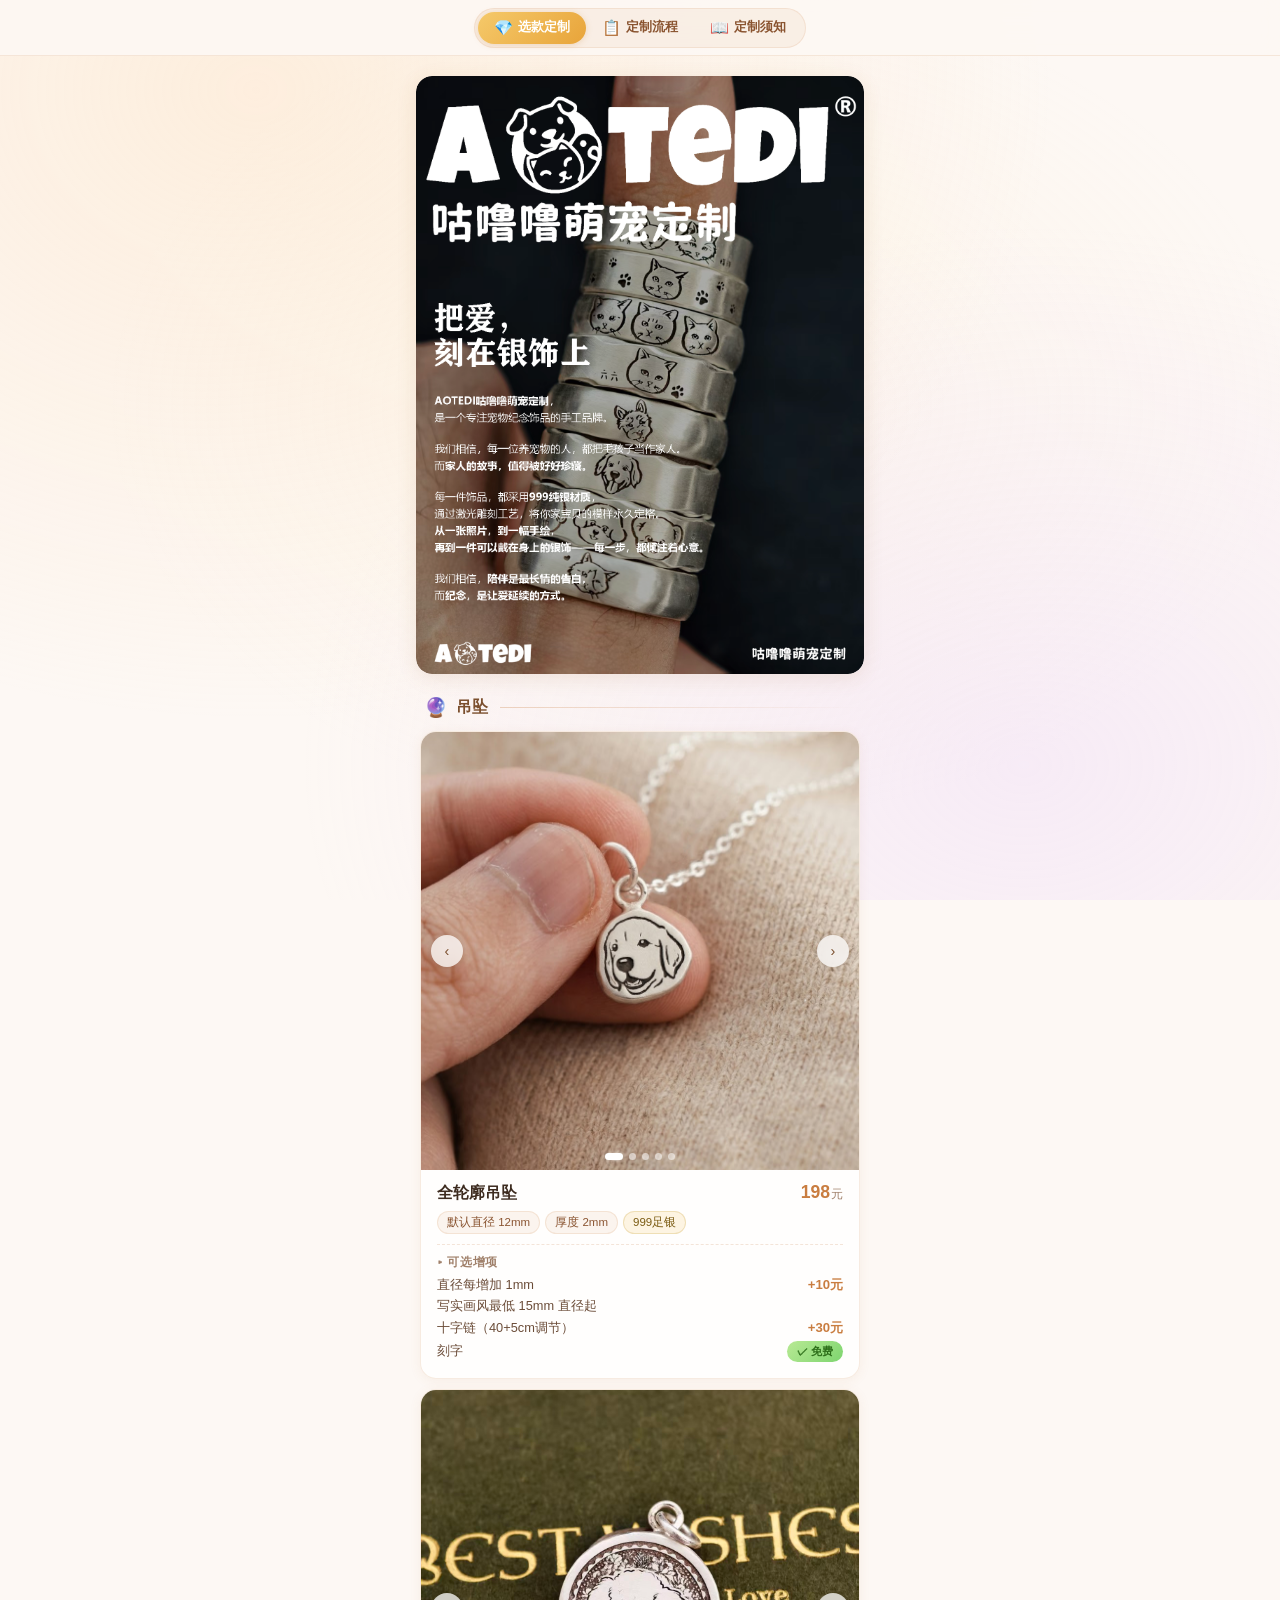
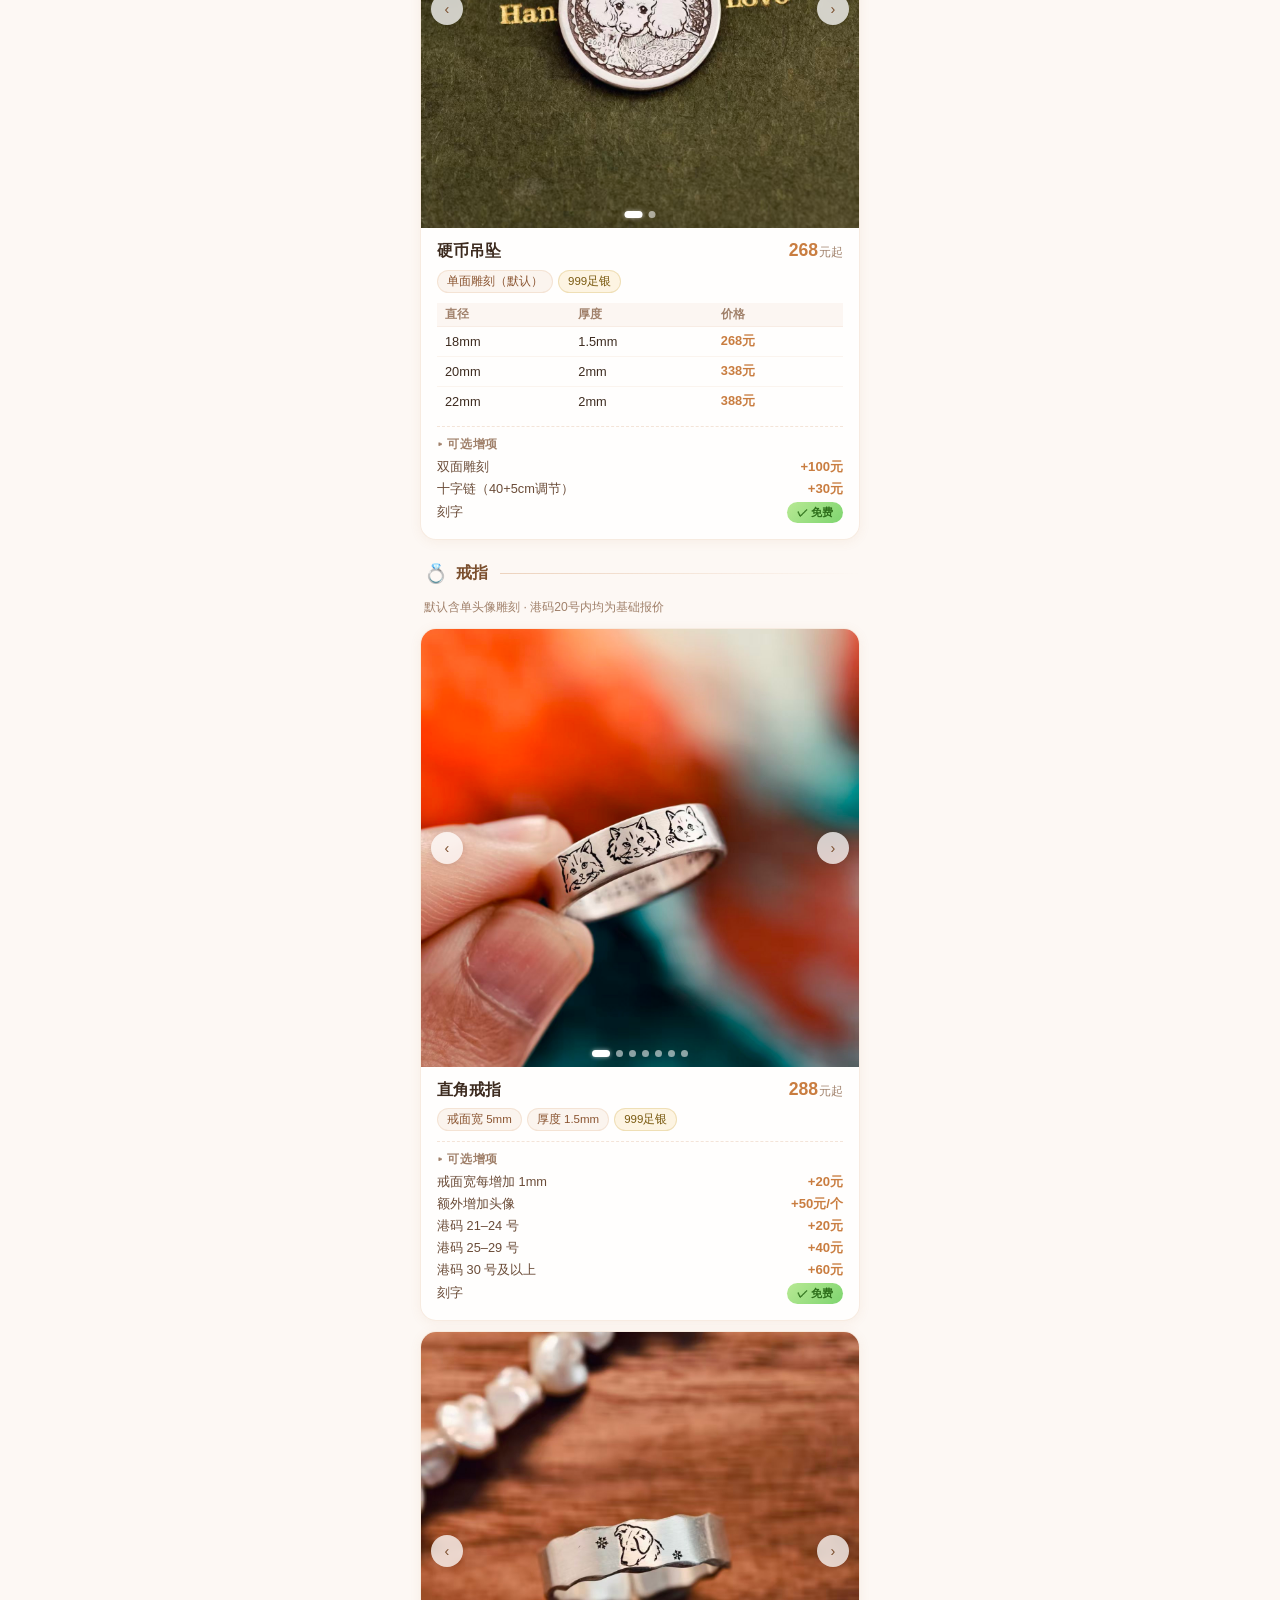
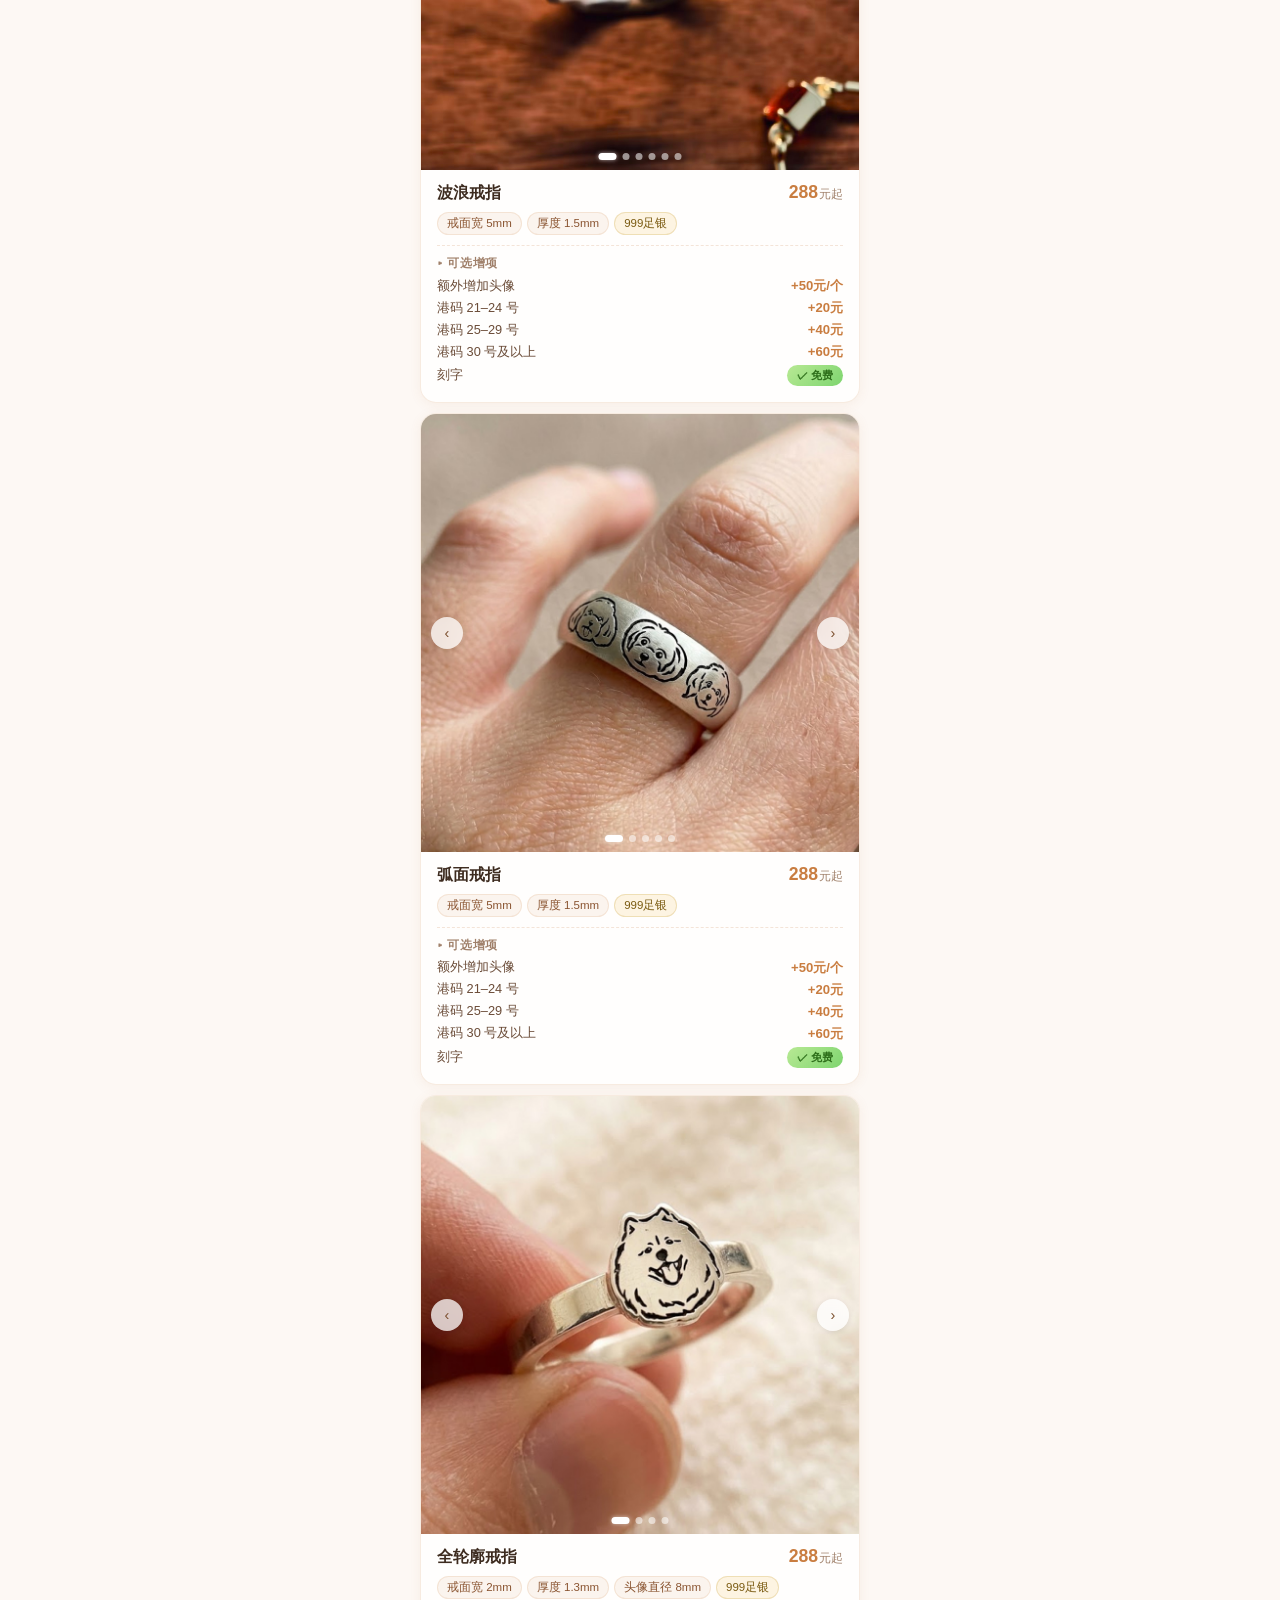
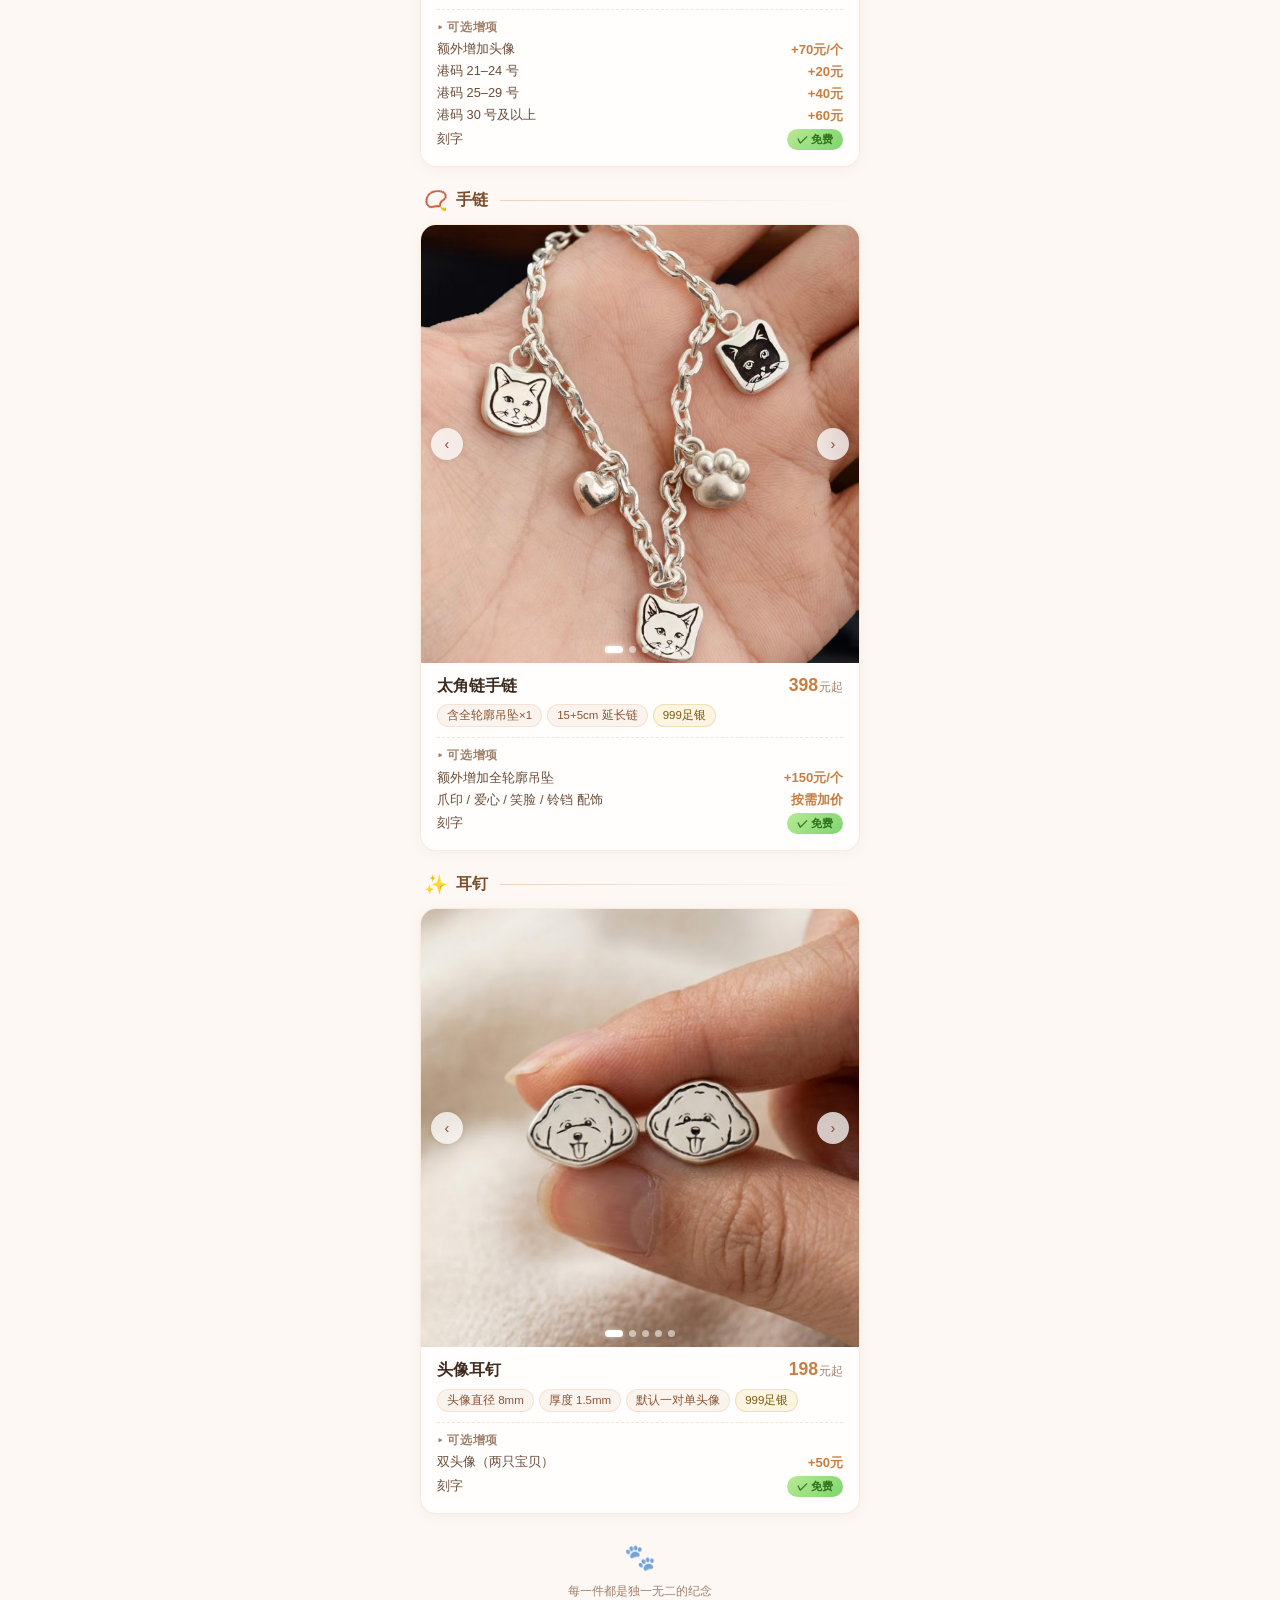
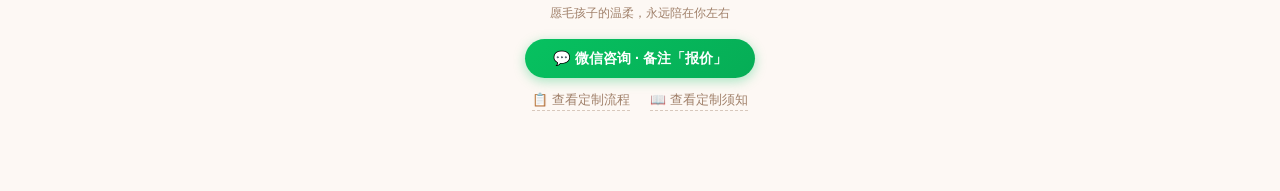
==== commit 5e01ca00: "Add files via upload" ====
--- a/index.html
+++ b/index.html
@@ -25,15 +25,6 @@
 
 <div class="page">
 
-  <!-- Hero -->
-  <div class="hero">
-    <img class="hero-logo" src="logo.png" alt="咕噜噜萌宠定制"
-         onerror="this.style.display='none';document.querySelector('.hero-logo-fallback').style.display='block'"/>
-    <div class="hero-logo-fallback" style="display:none;">🐾 AoTeDI 咕噜噜萌宠定制</div>
-    <p class="hero-sub">999足银手工定制<br>带走一份思念，留住一世陪伴</p>
-    <span class="hero-badge">✦ 所有款式刻字免费 ✦</span>
-  </div>
-
   <!-- 品牌海报 -->
   <div class="poster-wrap">
     <img class="poster-img" src="images/aotedi海报.png" alt="AoTeDI品牌海报" />
@@ -135,6 +126,7 @@
             <div class="carousel-slide"><img src="images/直角戒指4.jpg" alt="直角戒指"></div>
             <div class="carousel-slide"><img src="images/直角戒指5.jpg" alt="直角戒指"></div>
             <div class="carousel-slide"><img src="images/直角戒指6.jpg" alt="直角戒指"></div>
+            <div class="carousel-slide"><img src="images/直角戒指7.jpg" alt="直角戒指"></div>
           </div>
           <button class="carousel-arrow prev" aria-label="上一张">‹</button>
           <button class="carousel-arrow next" aria-label="下一张">›</button>
@@ -361,6 +353,10 @@
     <span class="footer-paw">🐾</span>
     <p>每一件都是独一无二的纪念<br>愿毛孩子的温柔，永远陪在你左右</p>
     <button class="contact-btn" id="openQR">💬 微信咨询 · 备注「报价」</button>
+    <div style="margin-top:14px;display:flex;gap:20px;justify-content:center;">
+      <a href="process.html" style="color:#a0806a;font-size:0.8rem;text-decoration:none;border-bottom:1px dashed rgba(160,128,106,0.4);padding-bottom:1px;">📋 查看定制流程</a>
+      <a href="guide.html" style="color:#a0806a;font-size:0.8rem;text-decoration:none;border-bottom:1px dashed rgba(160,128,106,0.4);padding-bottom:1px;">📖 查看定制须知</a>
+    </div>
   </div>
 
 </div>
